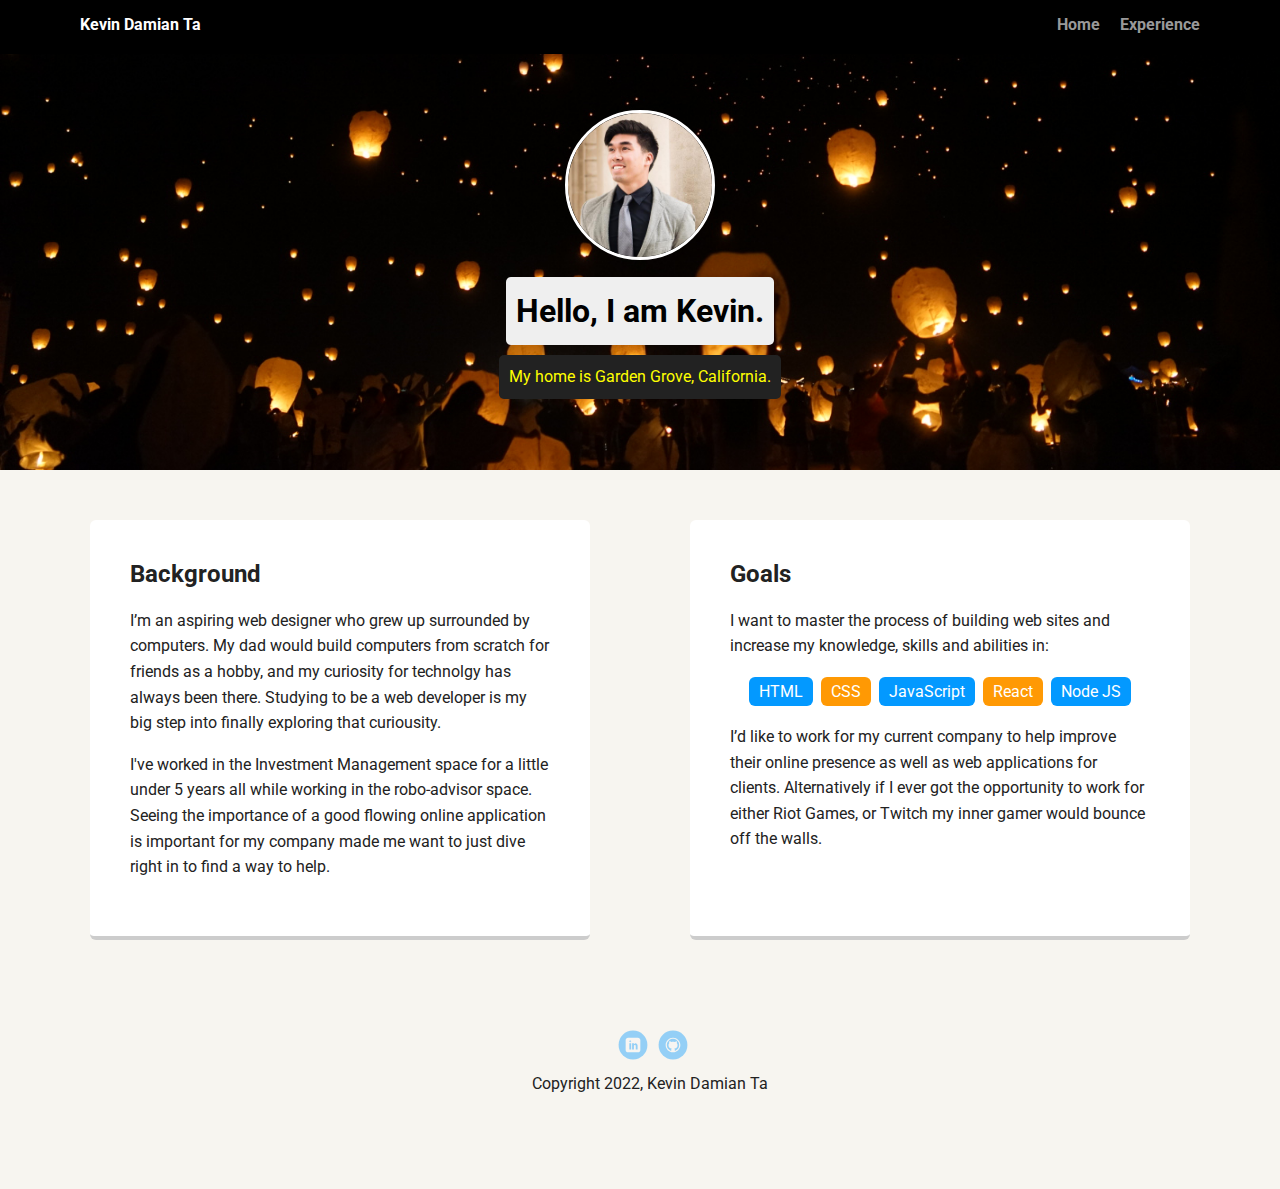
==== index.html @ aa26ff1d "Initial Commit" ====
<!doctype html>
<html lang="en">
<head>
  <meta charset="utf-8">
  <title>Kevin Damian Ta's Profile</title>
  <meta name="viewport" content="width=device-width, initial-scale=1.0">
  <link rel="stylesheet" href="styles.css">
  <link href="https://fonts.googleapis.com/css?family=Muli%7CRoboto:400,300,500,700,900" rel="stylesheet"></head>
  <body>

    <div class="main-nav">
        <ul class="nav">
          <li class="name">Kevin Damian Ta</li>
          <li><a href="index.html">Home</a></li>
          <li><a href="#">Experience</a></li>
        </ul>
    </div>

    <header>
      <img src="images/profile3.jpeg" alt="Drawing of Kevin Damian Ta" class="profile-image">
      <h1 class="tag name">Hello, I am Kevin.</h1>
      <p class="tag location">My home is Garden Grove, California.</p>
    </header>

    <main class="flex">
      <div class="card">
        <h2>Background</h2>
        <p>I’m an aspiring web designer who grew up surrounded by computers. My dad would build computers from scratch for friends as a hobby, and my curiosity for technolgy has always been there. Studying to be a web developer is my big step into finally exploring that curiousity.</p>
        <p>I've worked in the Investment Management space for a little under 5 years all while working in the robo-advisor space. Seeing the importance of a good flowing online application is important for my company made me want to just dive right in to find a way to help.</p>
      </div> 

      <div class="card">
        <h2>Goals</h2>
        <p>I want to master the process of building web sites and increase my knowledge, skills and abilities in:</p>
        <ul class="skills">
          <li>HTML</li>
          <li>CSS</li>
          <li>JavaScript</li>
          <li>React</li>
          <li>Node JS</li>
        </ul>
        <p>I’d like to work for my current company to help improve their online presence as well as web applications for clients. Alternatively if I ever got the opportunity to work for either Riot Games, or Twitch my inner gamer would bounce off the walls.</p>
      </div> 

    </main>
    <footer>
      <ul>
        <li><a href="https://www.linkedin.com/in/kevindamianta" class="social linkedin">LinkedIn</a></li>
        <li><a href="https://github.com/kevinakadamian19" class="social github">Github</a></li>
      </ul>
      <p class="copyright">Copyright 2022, Kevin Damian Ta</p>
    </footer>
  </body>
  </html>
---- styles.css ----
/* Global Layout Set-up */
* { 
  box-sizing: border-box;
}
  
body {
  margin: 0;
  padding: 0;
  text-align: center;
  font-family: 'Roboto', sans-serif;
  color: #222;
  background: #f7f5f0;
}
/* Link Styles */

a {
  text-decoration: none;
  color: #999;
}
a:hover {
  color: #6633ff;
}

/* Section Styles */

.main-nav {
  width: 100%;
  background: black;
  min-height: 30px;
  padding: 10px;
  position: fixed;
  text-align: center;
}
.nav {
  display: flex;
  justify-content: space-around;
  font-weight: 700;
  list-style-type: none;
  margin: 0 auto;
  padding: 0;
}

.nav .name {
    display: block;
    margin-right: auto;
    color: white;
}
.nav li {
  padding: 5px 10px 10px 10px;
}
.nav a {
  transition: all .5s;
}
.nav a:hover {
  color: white
}

header {
  text-align: center;
  background: url('images/background1.jpeg') no-repeat bottom center ;
  background-size: cover;
  overflow: hidden;
  padding-top: 60px;
}
header {
  line-height: 1.5;
}
header .profile-image {
  margin-top: 50px;
  width: 150px;
  height: 150px;
  border-radius: 50%;
  border: 3px solid white;
  transition: all .5s;
}
header .profile-image:hover {
  transform: scale(1.2) rotate(5deg);
}
.tag {
  background-color: #efefef;
  color: black;
  padding: 10px;
  border-radius: 5px;
  display: table;
  margin: 10px auto;
} 
.location {
  background-color: #222;
  color: yellow;
}
.card {
  margin: 30px;
  padding: 20px 40px 40px;
  max-width: 500px;
  text-align: left;
  background: #fff;
  border-bottom: 4px solid #ccc;
  border-radius: 6px;
  transition: all .5s;
}
.card:hover {
  border-color: #ff99ff;
}

ul.skills {
  padding: 0;
  text-align: center;
}

.skills li {
  border-radius: 6px;
  display: inline-block;
  background: #ff9904;
  color: white;
  padding: 5px 10px;
  margin: 2px;
}

.skills li:nth-child(odd) {
  background: #0399ff;
}

footer {
  width: 100%;
  min-height: 30px;
  padding: 20px 0 40px 20px;
}

footer .copyright {
  top: -8px;
  font-size: .75em;
}

footer ul {
  list-style-type: none;
  margin: 0;
  padding: 0;
}

footer ul li {
  display: inline-block;
}

a.social {
  display: inline-block;
  text-indent: -9999px;
  margin-left: 5px;
  width: 30px;
  height: 30px;
  background-size: 30px 30px;
  opacity: .4;
  transition: all .5s;
}
a.twitter {
  background-image: url(images/twitter.svg);
}
a.linkedin {
  background-image: url(images/linkedin.svg);
}
a.github {
  background-image: url(images/github.svg);
}
a.social:hover {
  opacity: 1;
}
.clearfix {
  clear: both;
}

/* Styles for larger screens */
@media screen and (min-width: 720px) {
  
  .flex {
      display: -ms-flexbox;      /* TWEENER - IE 10 */
      display: flex; 
      max-width: 1200px;
      -ms-flex-pack: distribute;
      justify-content: space-around;
      margin: 0 auto;
  }

  header {
    min-height: 470px;
  }

  .nav {
    max-width: 1200px;
    padding: 0 30px;
  }


  main {
    padding-top: 20px;
  }

  main p {
    line-height: 1.6em;
  }

  footer {
    font-size: 1.3em;
    max-width: 1200px;
    margin: 40px auto;
  }

}
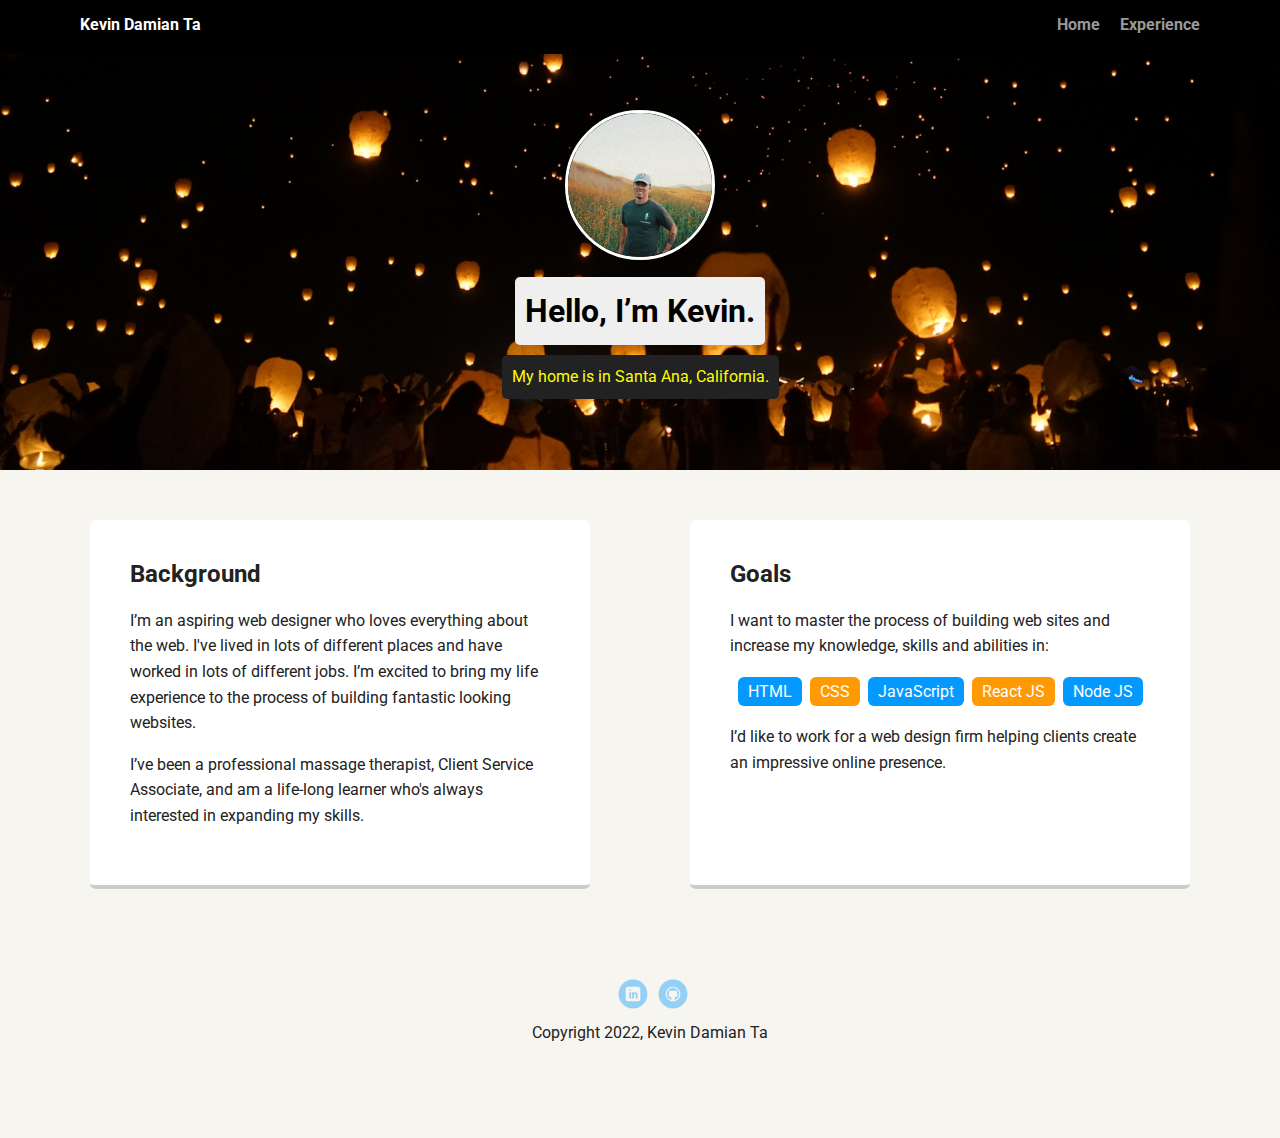
==== commit 62cb1ae9: "Updated profile page" ====
--- a/index.html
+++ b/index.html
@@ -12,21 +12,21 @@
         <ul class="nav">
           <li class="name">Kevin Damian Ta</li>
           <li><a href="index.html">Home</a></li>
-          <li><a href="#">Experience</a></li>
+          <li><a href="experience.html">Experience</a></li>
         </ul>
     </div>
 
     <header>
-      <img src="images/profile3.jpeg" alt="Drawing of Kevin Damian Ta" class="profile-image">
-      <h1 class="tag name">Hello, I am Kevin.</h1>
-      <p class="tag location">My home is Garden Grove, California.</p>
+      <img src="images/profile_pic.jpeg" alt="Drawing of Kevin Damian Ta" class="profile-image">
+      <h1 class="tag name">Hello, I’m Kevin.</h1>
+      <p class="tag location">My home is in Santa Ana, California.</p>
     </header>
 
     <main class="flex">
       <div class="card">
         <h2>Background</h2>
-        <p>I’m an aspiring web designer who grew up surrounded by computers. My dad would build computers from scratch for friends as a hobby, and my curiosity for technolgy has always been there. Studying to be a web developer is my big step into finally exploring that curiousity.</p>
-        <p>I've worked in the Investment Management space for a little under 5 years all while working in the robo-advisor space. Seeing the importance of a good flowing online application is important for my company made me want to just dive right in to find a way to help.</p>
+        <p>I’m an aspiring web designer who loves everything about the web. I've lived in lots of different places and have worked in lots of different jobs. I’m excited to bring my life experience to the process of building fantastic looking websites.</p>
+        <p>I’ve been a professional massage therapist, Client Service Associate, and am a life-long learner who's always interested in expanding my skills.</p>
       </div> 
 
       <div class="card">
@@ -36,16 +36,16 @@
           <li>HTML</li>
           <li>CSS</li>
           <li>JavaScript</li>
-          <li>React</li>
+          <li>React JS</li>
           <li>Node JS</li>
         </ul>
-        <p>I’d like to work for my current company to help improve their online presence as well as web applications for clients. Alternatively if I ever got the opportunity to work for either Riot Games, or Twitch my inner gamer would bounce off the walls.</p>
+        <p>I’d like to work for a web design firm helping clients create an impressive online presence.</p>
       </div> 
 
     </main>
     <footer>
       <ul>
-        <li><a href="https://www.linkedin.com/in/kevindamianta" class="social linkedin">LinkedIn</a></li>
+        <li><a href="https://www.linkedin.com/in/kevindamianta/" class="social linkedin">LinkedIn</a></li>
         <li><a href="https://github.com/kevinakadamian19" class="social github">Github</a></li>
       </ul>
       <p class="copyright">Copyright 2022, Kevin Damian Ta</p>
--- a/styles.css
+++ b/styles.css
@@ -57,10 +57,11 @@
 
 header {
   text-align: center;
-  background: url('images/background1.jpeg') no-repeat bottom center ;
+  background: url('images/background.JPG') no-repeat top center ;
   background-size: cover;
   overflow: hidden;
   padding-top: 60px;
+  background-position-y: bottom;
 }
 header {
   line-height: 1.5;
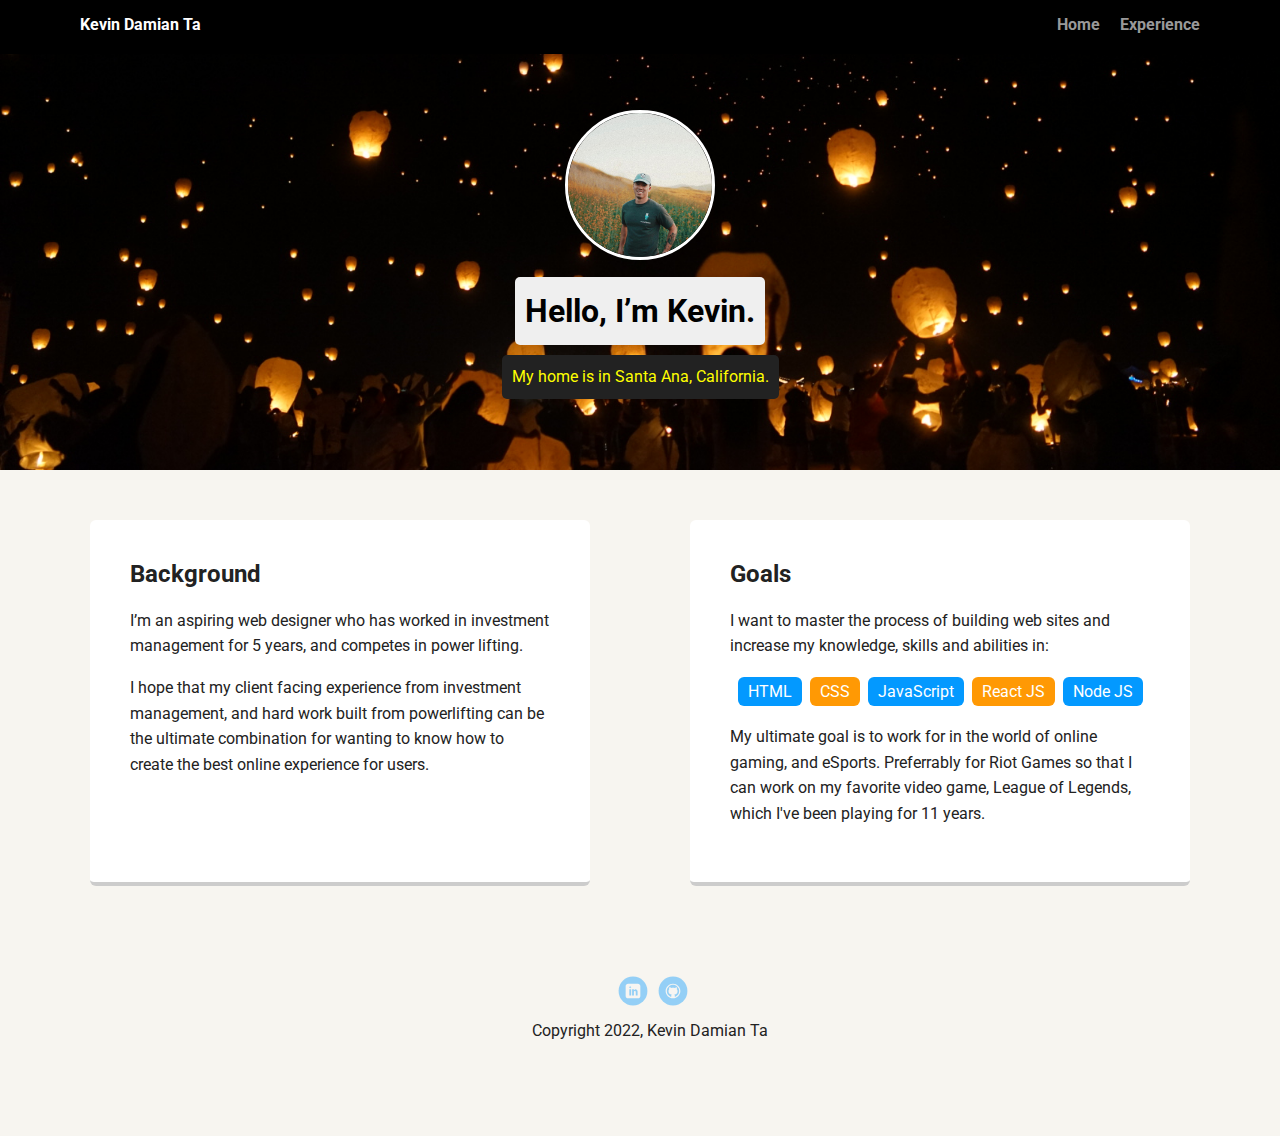
==== commit 0468015d: "Changes to Index.html and experience" ====
--- a/index.html
+++ b/index.html
@@ -25,8 +25,8 @@
     <main class="flex">
       <div class="card">
         <h2>Background</h2>
-        <p>I’m an aspiring web designer who loves everything about the web. I've lived in lots of different places and have worked in lots of different jobs. I’m excited to bring my life experience to the process of building fantastic looking websites.</p>
-        <p>I’ve been a professional massage therapist, Client Service Associate, and am a life-long learner who's always interested in expanding my skills.</p>
+        <p>I’m an aspiring web designer who has worked in investment management for 5 years, and competes in power lifting.</p>
+        <p>I hope that my client facing experience from investment management, and hard work built from powerlifting can be the ultimate combination for wanting to know how to create the best online experience for users.</p>
       </div> 
 
       <div class="card">
@@ -39,7 +39,7 @@
           <li>React JS</li>
           <li>Node JS</li>
         </ul>
-        <p>I’d like to work for a web design firm helping clients create an impressive online presence.</p>
+        <p>My ultimate goal is to work for in the world of online gaming, and eSports. Preferrably for Riot Games so that I can work on my favorite video game, League of Legends, which I've been playing for 11 years.</p>
       </div> 
 
     </main>
